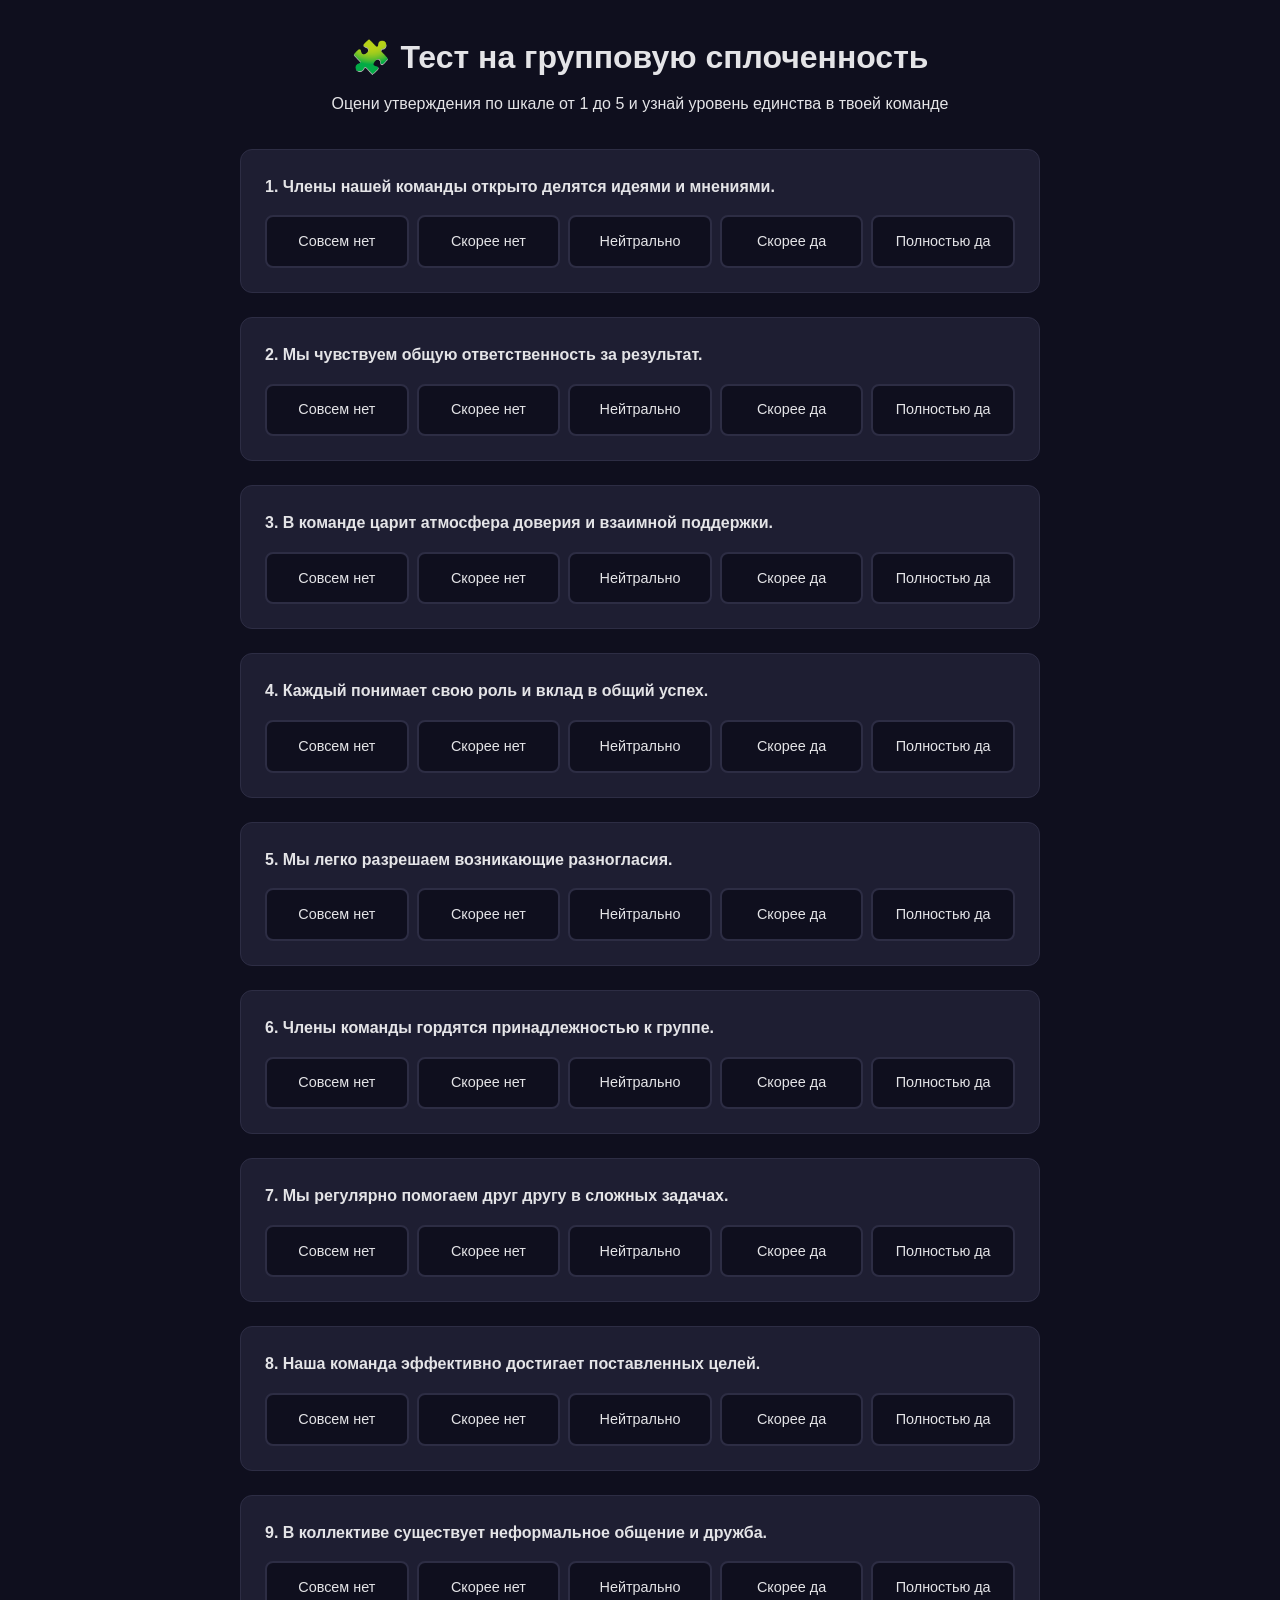
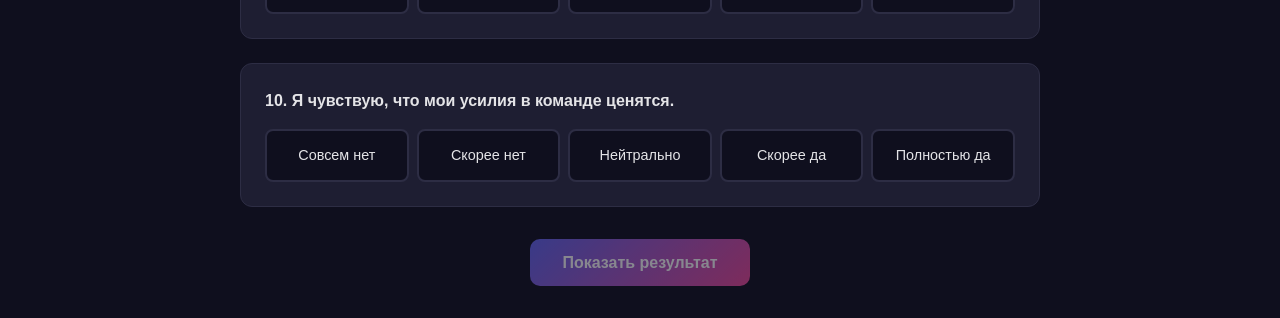
==== test.html @ 79fd285e "Add files via upload" ====
<!DOCTYPE html>
<html lang="ru">
<head>
    <meta charset="UTF-8">
    <meta name="viewport" content="width=device-width, initial-scale=1.0">
    <title>Тест: уровень групповой сплоченности</title>
    <link rel="stylesheet" href="styles.css">
</head>
<body class="test-page">
    <div class="test-container">
        <header class="test-header">
            <h1>🧩 Тест на групповую сплоченность</h1>
            <p>Оцени утверждения по шкале от 1 до 5 и узнай уровень единства в твоей команде</p>
        </header>

        <form id="testForm" class="test-form">
            <!-- Вопросы генерируются JS -->
        </form>

        <div class="test-actions">
            <button type="button" id="submitBtn" class="btn btn-primary" disabled>Показать результат</button>
        </div>

        <div id="result" class="result hidden">
            <h2 id="resultTitle"></h2>
            <div class="result-score">
                <div class="score-circle" id="scoreCircle">
                    <span id="scoreValue">0</span>
                    <small>из 50</small>
                </div>
            </div>
            <p id="resultText"></p>
            <div class="result-actions">
                <button type="button" id="restartBtn" class="btn">Пройти ещё раз</button>
                <a href="index.html" class="btn btn-outline">← К презентации</a>
            </div>
        </div>
    </div>

    <script src="script.js"></script>
</body>
</html>
---- styles.css ----
/* === БАЗА === */
* { margin: 0; padding: 0; box-sizing: border-box; }

:root {
    --primary: #6366f1;
    --primary-dark: #4f46e5;
    --accent: #ec4899;
    --bg: #0f0f1e;
    --bg-alt: #1a1a2e;
    --text: #e4e4e7;
    --text-muted: #a1a1aa;
    --card: #1e1e32;
    --border: #2d2d44;
}

body {
    font-family: -apple-system, BlinkMacSystemFont, 'Segoe UI', Roboto, sans-serif;
    background: var(--bg);
    color: var(--text);
    line-height: 1.6;
    overflow-x: hidden;
}

/* === НАВИГАЦИЯ === */
.nav {
    position: fixed;
    top: 0;
    left: 0;
    right: 0;
    background: rgba(15, 15, 30, 0.85);
    backdrop-filter: blur(10px);
    padding: 1rem 2rem;
    display: flex;
    justify-content: space-between;
    align-items: center;
    z-index: 100;
    border-bottom: 1px solid var(--border);
}
.logo { font-weight: 700; font-size: 1.3rem; }
.nav-links { list-style: none; display: flex; gap: 2rem; }
.nav-links a {
    color: var(--text-muted);
    text-decoration: none;
    transition: color 0.3s;
}
.nav-links a:hover { color: var(--primary); }

/* === HERO === */
.hero {
    min-height: 100vh;
    display: grid;
    grid-template-columns: 1fr 1fr;
    align-items: center;
    padding: 6rem 4rem 2rem;
    gap: 2rem;
}
.hero h1 {
    font-size: 4rem;
    line-height: 1.1;
    margin-bottom: 1rem;
}
.accent {
    background: linear-gradient(135deg, var(--primary), var(--accent));
    -webkit-background-clip: text;
    -webkit-text-fill-color: transparent;
    background-clip: text;
}
.subtitle {
    font-size: 1.3rem;
    color: var(--text-muted);
    margin-bottom: 2rem;
}
.btn {
    display: inline-block;
    padding: 0.9rem 2rem;
    background: var(--primary);
    color: white;
    border: none;
    border-radius: 10px;
    text-decoration: none;
    font-weight: 600;
    cursor: pointer;
    transition: all 0.3s;
    font-size: 1rem;
}
.btn:hover { background: var(--primary-dark); transform: translateY(-2px); }
.btn-primary { background: linear-gradient(135deg, var(--primary), var(--accent)); }
.btn-outline { background: transparent; border: 2px solid var(--border); }
.btn-outline:hover { border-color: var(--primary); }

/* Анимация кругов */
.hero-visual { display: flex; justify-content: center; align-items: center; }
.circle-group {
    position: relative;
    width: 400px;
    height: 400px;
}
.circle {
    position: absolute;
    width: 120px;
    height: 120px;
    border-radius: 50%;
    opacity: 0.8;
    animation: float 6s ease-in-out infinite;
}
.c1 { background: var(--primary); top: 0; left: 50%; transform: translateX(-50%); }
.c2 { background: var(--accent); top: 30%; right: 0; animation-delay: 1s; }
.c3 { background: #10b981; bottom: 0; right: 20%; animation-delay: 2s; }
.c4 { background: #f59e0b; bottom: 0; left: 20%; animation-delay: 3s; }
.c5 { background: #8b5cf6; top: 30%; left: 0; animation-delay: 4s; }

@keyframes float {
    0%, 100% { transform: translate(0, 0); }
    50% { transform: translate(0, -20px); }
}

/* === СЕКЦИИ === */
.section {
    padding: 5rem 4rem;
    max-width: 1200px;
    margin: 0 auto;
}
.section.alt { background: var(--bg-alt); max-width: 100%; }
.section.alt > * { max-width: 1200px; margin-left: auto; margin-right: auto; }
.section h2 {
    font-size: 2.5rem;
    margin-bottom: 3rem;
    text-align: center;
}

/* === КАРТОЧКИ === */
.card-grid {
    display: grid;
    grid-template-columns: repeat(auto-fit, minmax(280px, 1fr));
    gap: 2rem;
}
.card {
    background: var(--card);
    padding: 2rem;
    border-radius: 16px;
    border: 1px solid var(--border);
    transition: transform 0.3s, border-color 0.3s;
}
.card:hover { transform: translateY(-5px); border-color: var(--primary); }
.card-icon { font-size: 2.5rem; margin-bottom: 1rem; }
.card h3 { margin-bottom: 0.8rem; }

/* === SPLIT === */
.split {
    display: grid;
    grid-template-columns: 1fr 1fr;
    gap: 2rem;
}
.split-card {
    background: var(--card);
    padding: 2.5rem;
    border-radius: 16px;
    border: 1px solid var(--border);
}
.split-icon { font-size: 3rem; margin-bottom: 1rem; }
.split-card ul { list-style: none; margin-top: 1rem; }
.split-card li {
    padding: 0.5rem 0;
    padding-left: 1.5rem;
    position: relative;
}
.split-card li::before {
    content: "✓";
    position: absolute;
    left: 0;
    color: var(--primary);
    font-weight: bold;
}

.highlight-box {
    margin-top: 2rem;
    padding: 1.5rem;
    background: linear-gradient(135deg, rgba(99, 102, 241, 0.15), rgba(236, 72, 153, 0.15));
    border-left: 4px solid var(--primary);
    border-radius: 8px;
}

/* === ФАКТОРЫ === */
.factors-list {
    display: grid;
    grid-template-columns: repeat(auto-fit, minmax(300px, 1fr));
    gap: 1.5rem;
}
.factor {
    display: flex;
    gap: 1.2rem;
    padding: 1.5rem;
    background: var(--card);
    border-radius: 12px;
    border: 1px solid var(--border);
}
.factor-num {
    font-size: 2rem;
    font-weight: 800;
    color: var(--primary);
    flex-shrink: 0;
}
.factor h4 { margin-bottom: 0.3rem; }

/* === МЕТОДЫ === */
.methods-grid {
    display: grid;
    grid-template-columns: repeat(auto-fit, minmax(250px, 1fr));
    gap: 1.5rem;
}
.method-card {
    background: var(--card);
    padding: 2rem;
    border-radius: 12px;
    border: 1px solid var(--border);
    transition: all 0.3s;
}
.method-card:hover {
    border-color: var(--accent);
    transform: scale(1.02);
}
.method-card h3 { margin-bottom: 0.8rem; font-size: 1.2rem; }

/* === ИНТЕРАКТИВ === */
.interactive {
    text-align: center;
    background: linear-gradient(135deg, var(--bg) 0%, var(--bg-alt) 100%);
}
.lead { font-size: 1.2rem; color: var(--text-muted); margin-bottom: 3rem; }
.qr-block {
    display: inline-block;
    padding: 2rem;
    background: white;
    border-radius: 20px;
    margin-bottom: 1.5rem;
}
.qr-frame { width: 220px; height: 220px; }
.qr-hint { color: var(--text-muted); margin-top: 1rem; }
.qr-url {
    font-size: 0.85rem;
    color: var(--text-muted);
    word-break: break-all;
    max-width: 300px;
    margin: 0.5rem auto 0;
}
.or-divider {
    color: var(--text-muted);
    margin: 1.5rem 0;
    position: relative;
}

/* === FOOTER === */
footer {
    text-align: center;
    padding: 2rem;
    color: var(--text-muted);
    border-top: 1px solid var(--border);
}

/* === СТРАНИЦА ТЕСТА === */
.test-page { padding: 2rem 1rem; }
.test-container { max-width: 800px; margin: 0 auto; }
.test-header { text-align: center; margin-bottom: 2rem; }
.test-header h1 { font-size: 2rem; margin-bottom: 0.5rem; }
.test-form { display: flex; flex-direction: column; gap: 1.5rem; }
.question {
    background: var(--card);
    padding: 1.5rem;
    border-radius: 12px;
    border: 1px solid var(--border);
}
.question-text { font-weight: 600; margin-bottom: 1rem; }
.scale {
    display: flex;
    justify-content: space-between;
    gap: 0.5rem;
}
.scale label {
    flex: 1;
    text-align: center;
    padding: 0.8rem;
    background: var(--bg);
    border: 2px solid var(--border);
    border-radius: 8px;
    cursor: pointer;
    transition: all 0.2s;
    font-size: 0.9rem;
}
.scale input { display: none; }
.scale input:checked + span {
    display: block;
    width: 100%;
    height: 100%;
    background: linear-gradient(135deg, var(--primary), var(--accent));
    color: white;
    border-radius: 6px;
    margin: -0.8rem;
    padding: 0.8rem;
}
.scale label:has(input:checked) {
    border-color: var(--primary);
    transform: scale(1.05);
}
.test-actions { text-align: center; margin-top: 2rem; }
button:disabled { opacity: 0.5; cursor: not-allowed; }

/* === РЕЗУЛЬТАТ === */
.result {
    margin-top: 2rem;
    padding: 2rem;
    background: var(--card);
    border-radius: 16px;
    text-align: center;
    border: 1px solid var(--border);
}
.hidden { display: none; }
.score-circle {
    width: 150px;
    height: 150px;
    border-radius: 50%;
    background: linear-gradient(135deg, var(--primary), var(--accent));
    display: flex;
    flex-direction: column;
    justify-content: center;
    align-items: center;
    margin: 1.5rem auto;
    color: white;
}
.score-circle span { font-size: 3rem; font-weight: 800; }
.score-circle small { font-size: 0.9rem; opacity: 0.8; }
.result-actions { display: flex; gap: 1rem; justify-content: center; margin-top: 2rem; flex-wrap: wrap; }

/* === АДАПТИВ === */
@media (max-width: 768px) {
    .hero { grid-template-columns: 1fr; padding: 5rem 1.5rem 2rem; text-align: center; }
    .hero h1 { font-size: 2.5rem; }
    .circle-group { width: 280px; height: 280px; }
    .circle { width: 80px; height: 80px; }
    .section { padding: 3rem 1.5rem; }
    .section h2 { font-size: 1.8rem; }
    .split { grid-template-columns: 1fr; }
    .nav-links { display: none; }
    .scale label { font-size: 0.75rem; padding: 0.6rem; }
}
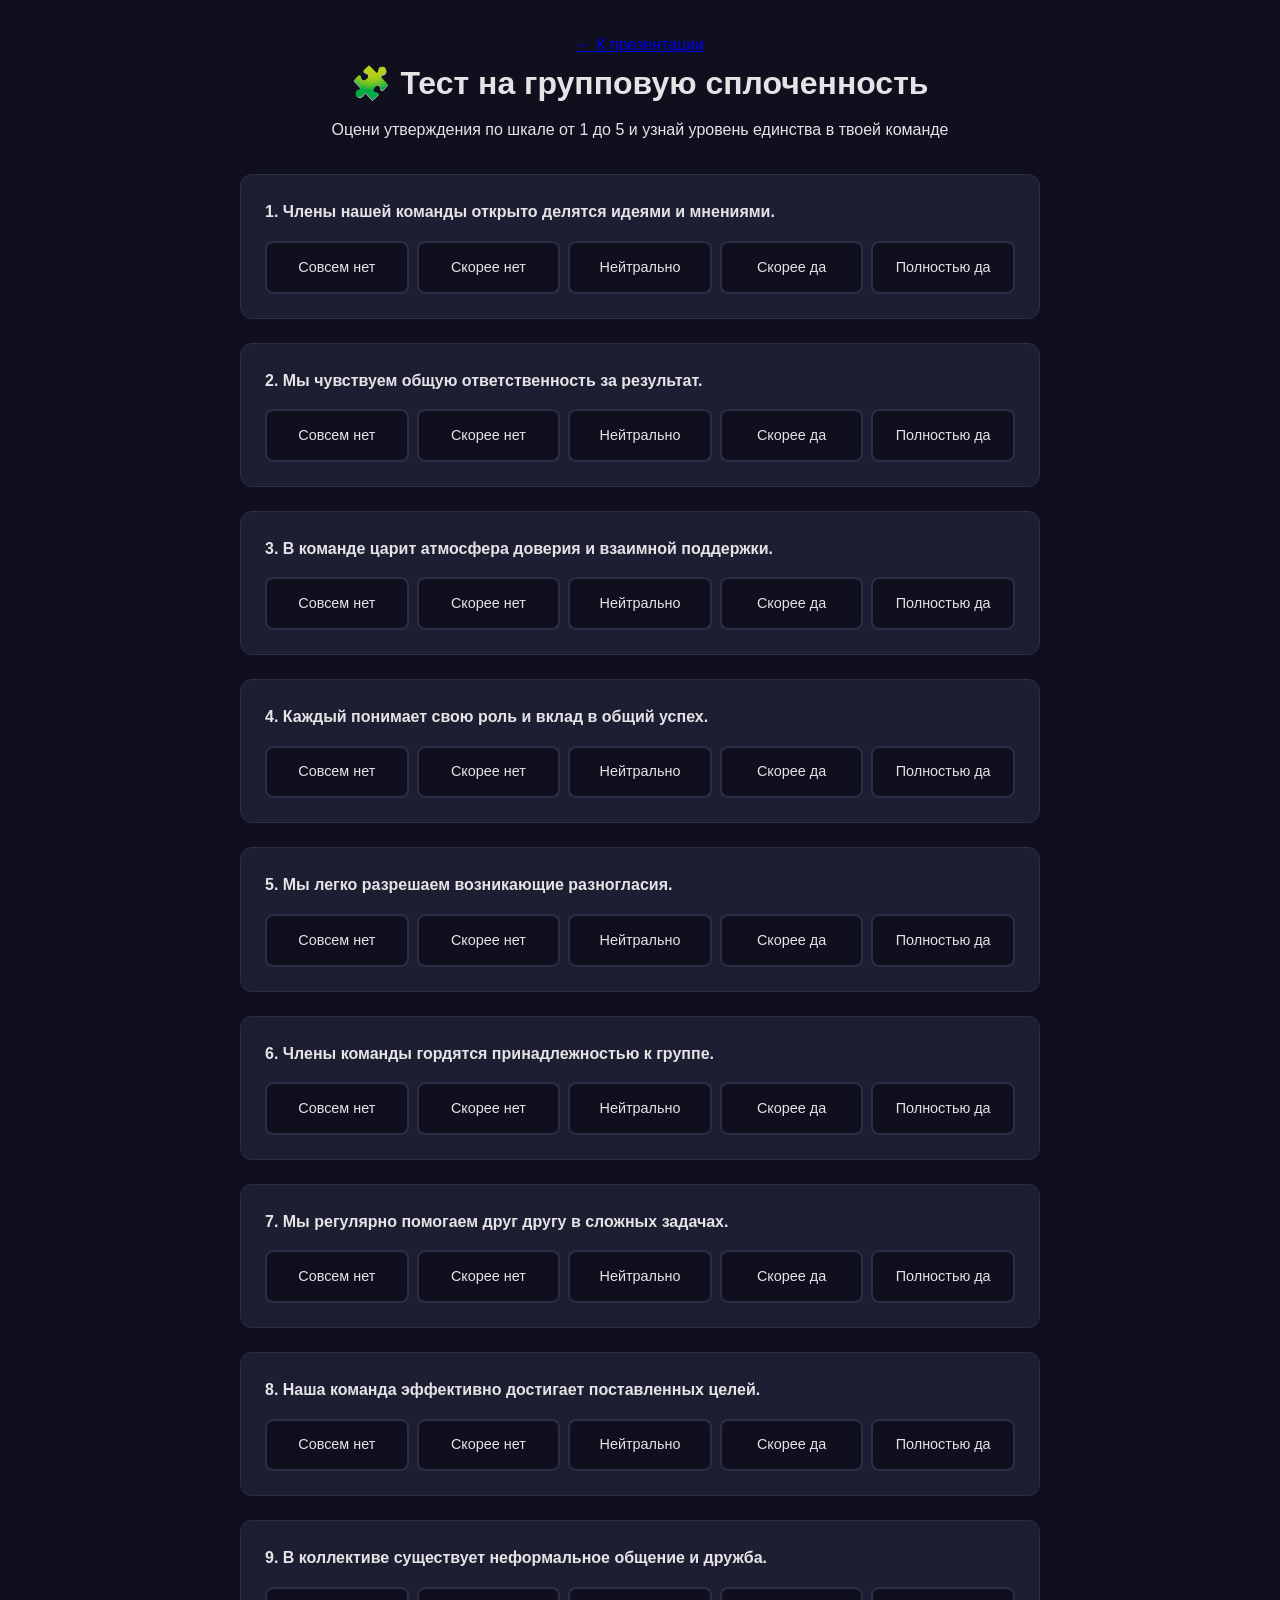
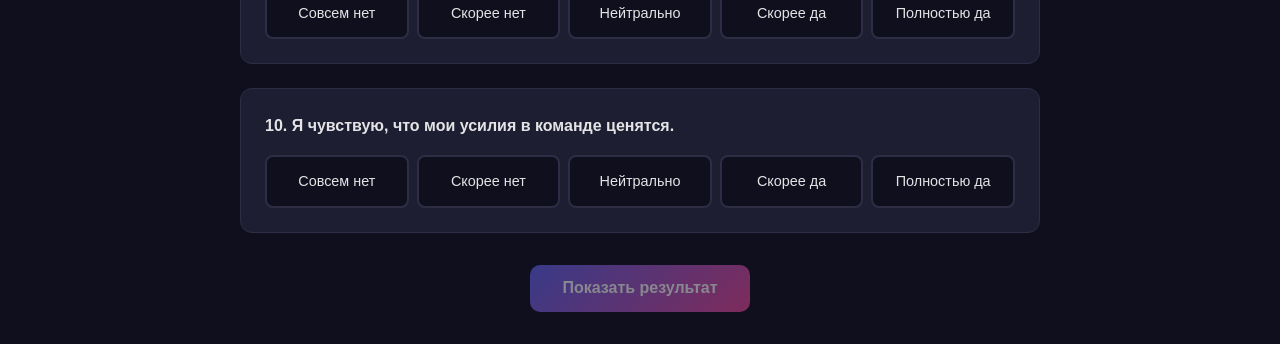
==== commit e7aa92ef: "Update test.html" ====
--- a/test.html
+++ b/test.html
@@ -9,13 +9,12 @@
 <body class="test-page">
     <div class="test-container">
         <header class="test-header">
+            <a href="index.html" class="back-link">← К презентации</a>
             <h1>🧩 Тест на групповую сплоченность</h1>
             <p>Оцени утверждения по шкале от 1 до 5 и узнай уровень единства в твоей команде</p>
         </header>
 
-        <form id="testForm" class="test-form">
-            <!-- Вопросы генерируются JS -->
-        </form>
+        <form id="testForm" class="test-form"></form>
 
         <div class="test-actions">
             <button type="button" id="submitBtn" class="btn btn-primary" disabled>Показать результат</button>
@@ -23,11 +22,9 @@
 
         <div id="result" class="result hidden">
             <h2 id="resultTitle"></h2>
-            <div class="result-score">
-                <div class="score-circle" id="scoreCircle">
-                    <span id="scoreValue">0</span>
-                    <small>из 50</small>
-                </div>
+            <div class="score-circle" id="scoreCircle">
+                <span id="scoreValue">0</span>
+                <small>из 50</small>
             </div>
             <p id="resultText"></p>
             <div class="result-actions">
@@ -36,7 +33,6 @@
             </div>
         </div>
     </div>
-
     <script src="script.js"></script>
 </body>
 </html>
